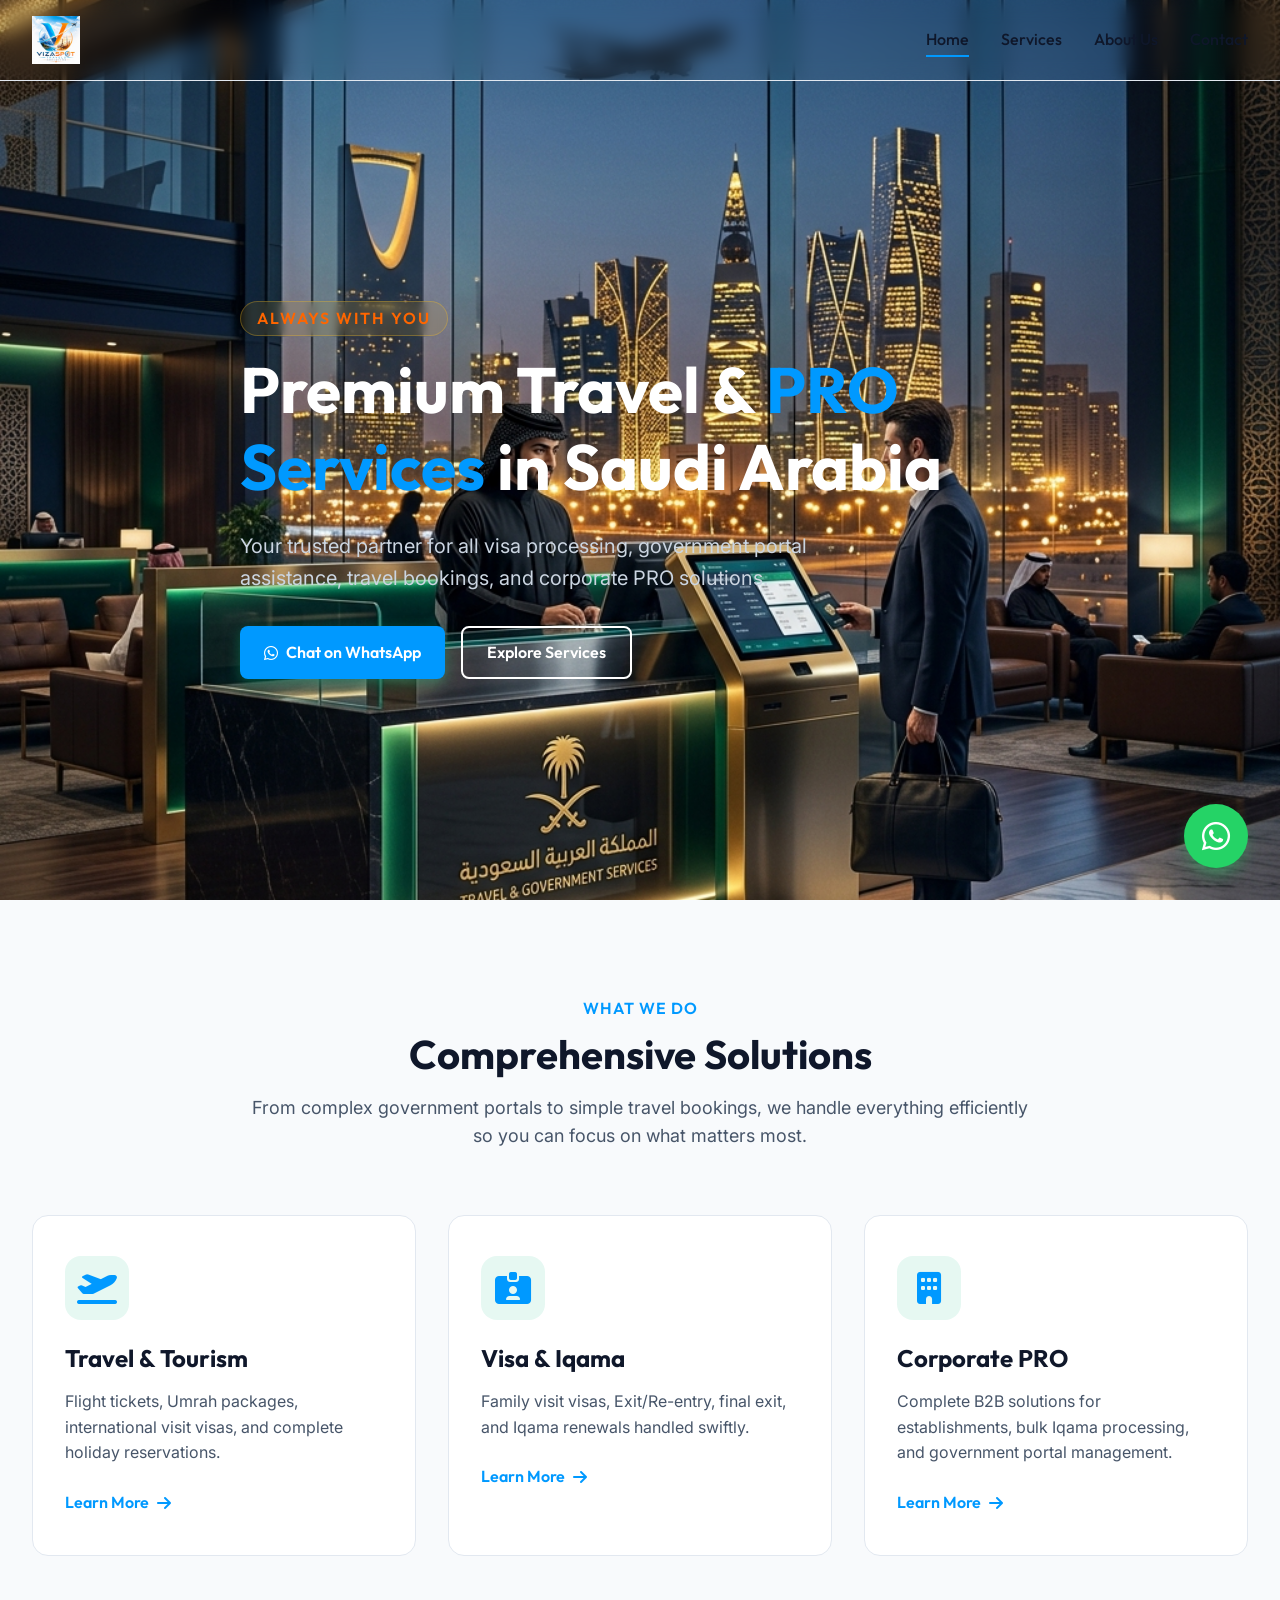
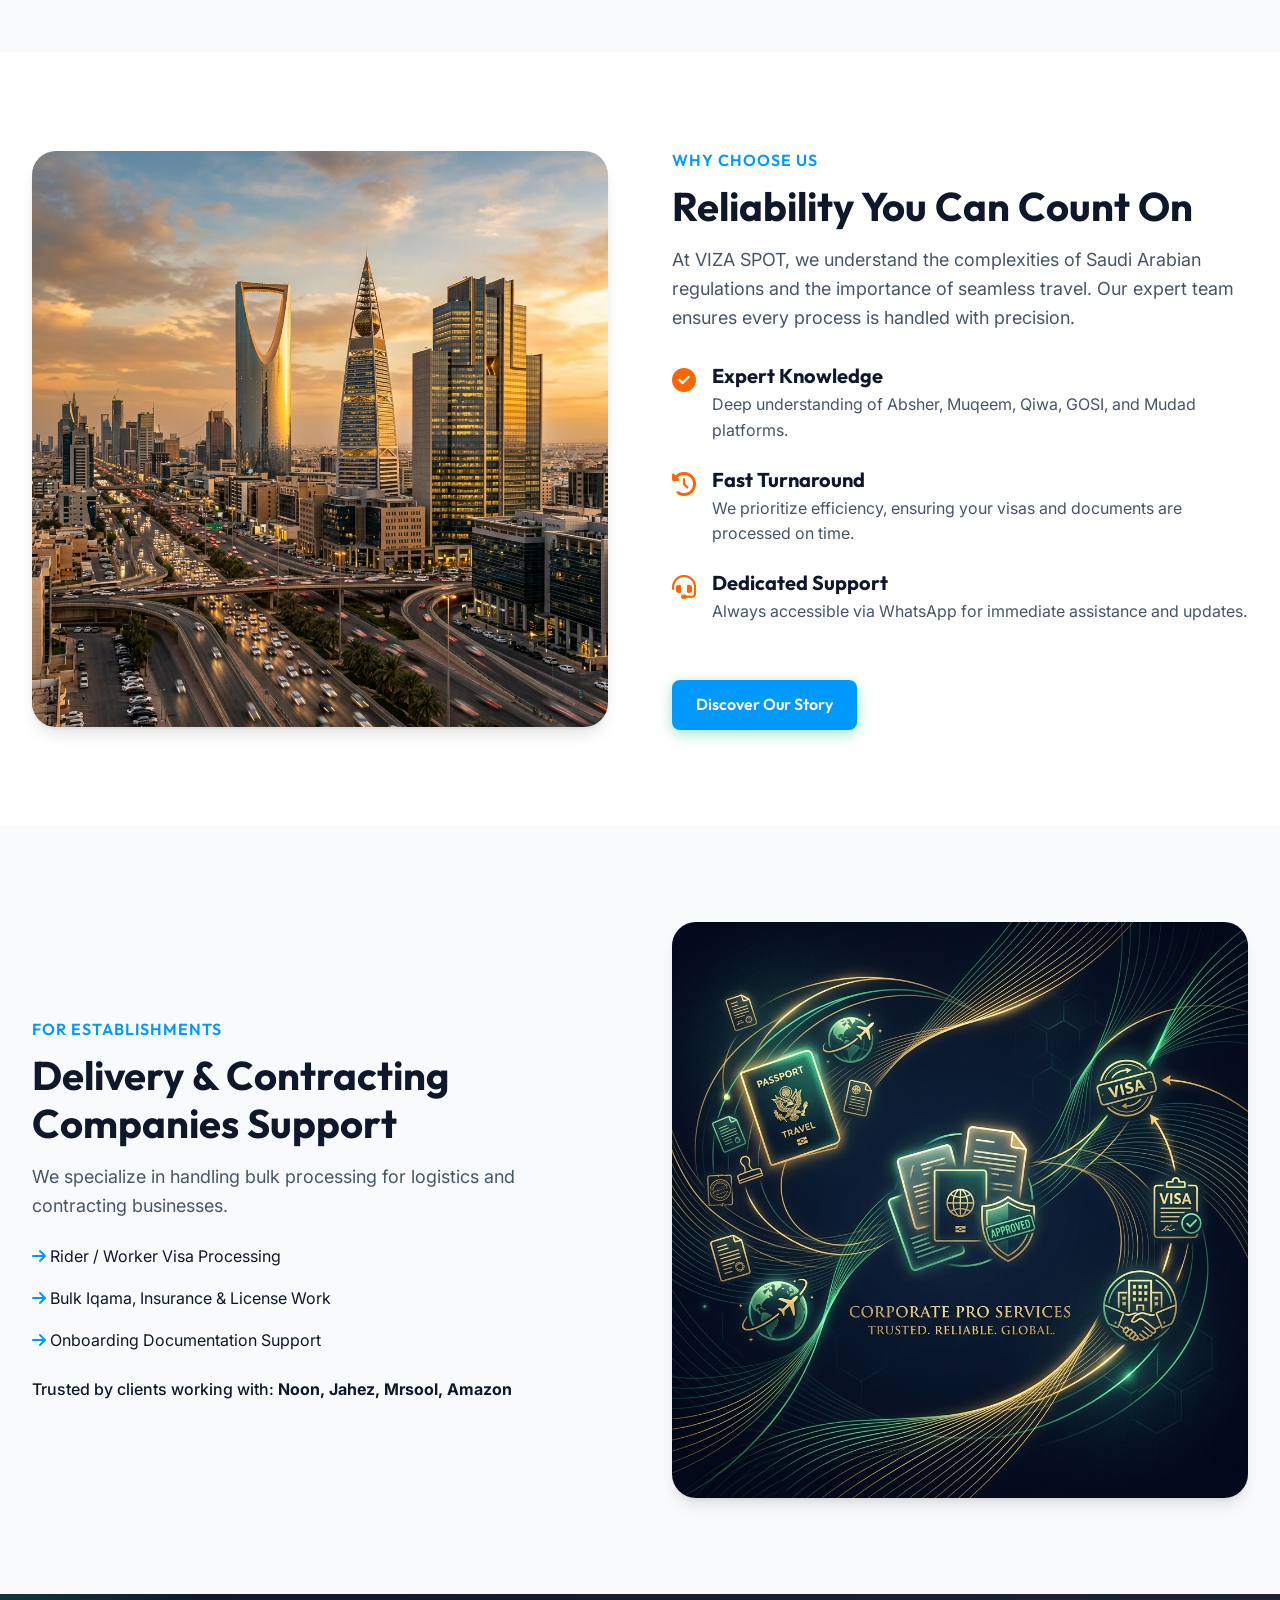
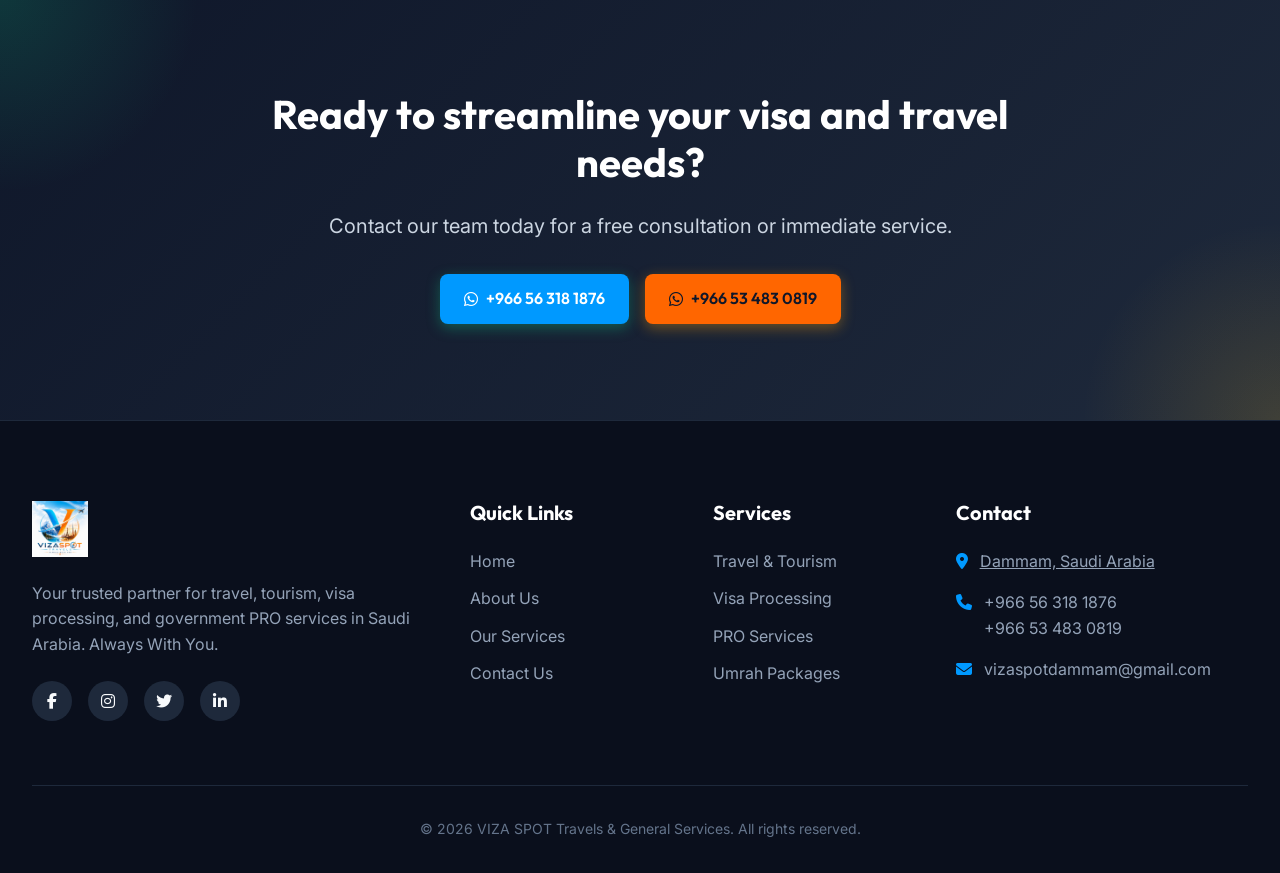
==== index.html @ 1fe33601 "Initial commit" ====
<!DOCTYPE html>
<html lang="en">
<head>
  <meta charset="UTF-8">
  <meta name="viewport" content="width=device-width, initial-scale=1.0">
  <title>VIZA SPOT | Travels & General Services</title>
  <meta name="description" content="Always With You - Professional travel, tourism, visa & government PRO services in Saudi Arabia.">
  <link rel="icon" type="image/jpeg" href="assets/images/logo.jpg">
  
  <!-- FontAwesome -->
  <link rel="stylesheet" href="https://cdnjs.cloudflare.com/ajax/libs/font-awesome/6.4.0/css/all.min.css">
  
  <!-- Stylesheet -->
  <link rel="stylesheet" href="style.css">
</head>
<body>

  <!-- Header -->
  <header class="header">
    <div class="container nav-container">
      <a href="index.html" class="logo">
        <img src="assets/images/logo.jpg" alt="VIZA SPOT" style="height: 3rem; width: auto;">
      </a>
      
      <nav class="nav-links">
        <a href="index.html" class="active">Home</a>
        <a href="services.html">Services</a>
        <a href="about.html">About Us</a>
        <a href="contact.html">Contact</a>
      </nav>
      
      <button class="mobile-menu-btn">
        <i class="fa-solid fa-bars"></i>
      </button>
    </div>
  </header>

  <!-- Hero Section -->
  <section class="hero">
    <div class="hero-bg">
      <img src="assets/images/hero_bg.png" alt="Saudi Skyline and Airplane">
      <div class="hero-overlay"></div>
    </div>
    
    <div class="container relative z-10">
      <div class="hero-content reveal">
        <span class="hero-subtitle">Always With You</span>
        <h1>Premium Travel & <span>PRO Services</span> in Saudi Arabia</h1>
        <p>Your trusted partner for all visa processing, government portal assistance, travel bookings, and corporate PRO solutions.</p>
        
        <div class="hero-buttons">
          <a href="https://wa.me/966563181876" target="_blank" class="btn btn-primary">
            <i class="fa-brands fa-whatsapp"></i> Chat on WhatsApp
          </a>
          <a href="services.html" class="btn btn-outline" style="color: white; border-color: white;">
            Explore Services
          </a>
        </div>
      </div>
    </div>
  </section>

  <!-- Quick Services Section -->
  <section class="section section-bg-alt">
    <div class="container">
      <div class="section-header reveal">
        <span class="section-subtitle">What We Do</span>
        <h2 class="section-title">Comprehensive Solutions</h2>
        <p class="section-desc">From complex government portals to simple travel bookings, we handle everything efficiently so you can focus on what matters most.</p>
      </div>
      
      <div class="services-grid">
        <!-- Service 1 -->
        <div class="service-card reveal">
          <div class="service-icon">
            <i class="fa-solid fa-plane-departure"></i>
          </div>
          <h3>Travel & Tourism</h3>
          <p>Flight tickets, Umrah packages, international visit visas, and complete holiday reservations.</p>
          <a href="services.html#travel" class="service-link">Learn More <i class="fa-solid fa-arrow-right"></i></a>
        </div>
        
        <!-- Service 2 -->
        <div class="service-card reveal" style="transition-delay: 0.1s;">
          <div class="service-icon">
            <i class="fa-solid fa-id-card-clip"></i>
          </div>
          <h3>Visa & Iqama</h3>
          <p>Family visit visas, Exit/Re-entry, final exit, and Iqama renewals handled swiftly.</p>
          <a href="services.html#visa" class="service-link">Learn More <i class="fa-solid fa-arrow-right"></i></a>
        </div>
        
        <!-- Service 3 -->
        <div class="service-card reveal" style="transition-delay: 0.2s;">
          <div class="service-icon">
            <i class="fa-solid fa-building"></i>
          </div>
          <h3>Corporate PRO</h3>
          <p>Complete B2B solutions for establishments, bulk Iqama processing, and government portal management.</p>
          <a href="services.html#corporate" class="service-link">Learn More <i class="fa-solid fa-arrow-right"></i></a>
        </div>
      </div>
    </div>
  </section>

  <!-- Feature / About Section -->
  <section class="section">
    <div class="container">
      <div class="split-section">
        <div class="split-image reveal">
          <img src="assets/images/saudi_city.png" alt="Riyadh Skyline Golden Hour">
        </div>
        
        <div class="split-content reveal">
          <span class="section-subtitle">Why Choose Us</span>
          <h2 class="section-title">Reliability You Can Count On</h2>
          <p class="section-desc">At VIZA SPOT, we understand the complexities of Saudi Arabian regulations and the importance of seamless travel. Our expert team ensures every process is handled with precision.</p>
          
          <div class="feature-list">
            <div class="feature-item">
              <i class="fa-solid fa-check-circle feature-icon"></i>
              <div>
                <h4 style="font-size: 1.25rem; margin-bottom: 0.25rem;">Expert Knowledge</h4>
                <p style="color: var(--text-secondary);">Deep understanding of Absher, Muqeem, Qiwa, GOSI, and Mudad platforms.</p>
              </div>
            </div>
            <div class="feature-item">
              <i class="fa-solid fa-clock-rotate-left feature-icon"></i>
              <div>
                <h4 style="font-size: 1.25rem; margin-bottom: 0.25rem;">Fast Turnaround</h4>
                <p style="color: var(--text-secondary);">We prioritize efficiency, ensuring your visas and documents are processed on time.</p>
              </div>
            </div>
            <div class="feature-item">
              <i class="fa-solid fa-headset feature-icon"></i>
              <div>
                <h4 style="font-size: 1.25rem; margin-bottom: 0.25rem;">Dedicated Support</h4>
                <p style="color: var(--text-secondary);">Always accessible via WhatsApp for immediate assistance and updates.</p>
              </div>
            </div>
          </div>
          
          <a href="about.html" class="btn btn-primary mt-4">Discover Our Story</a>
        </div>
      </div>
    </div>
  </section>

  <!-- B2B Callout Section -->
  <section class="section section-bg-alt">
    <div class="container">
      <div class="split-section">
        <div class="split-content reveal">
          <span class="section-subtitle">For Establishments</span>
          <h2 class="section-title">Delivery & Contracting Companies Support</h2>
          <p class="section-desc">We specialize in handling bulk processing for logistics and contracting businesses.</p>
          <ul style="margin-top: 1.5rem; display: flex; flex-direction: column; gap: 1rem;">
            <li><i class="fa-solid fa-arrow-right text-emerald"></i> Rider / Worker Visa Processing</li>
            <li><i class="fa-solid fa-arrow-right text-emerald"></i> Bulk Iqama, Insurance & License Work</li>
            <li><i class="fa-solid fa-arrow-right text-emerald"></i> Onboarding Documentation Support</li>
          </ul>
          <p style="margin-top: 1.5rem; font-weight: 500;">Trusted by clients working with: <strong>Noon, Jahez, Mrsool, Amazon</strong></p>
        </div>
        
        <div class="split-image reveal">
          <img src="assets/images/pro_services.png" alt="PRO Services Document Abstract">
        </div>
      </div>
    </div>
  </section>

  <!-- CTA Section -->
  <section class="cta-section">
    <div class="container">
      <div class="cta-content reveal">
        <h2 class="cta-title">Ready to streamline your visa and travel needs?</h2>
        <p class="cta-desc">Contact our team today for a free consultation or immediate service.</p>
        <div style="display: flex; gap: 1rem; justify-content: center; flex-wrap: wrap;">
          <a href="https://wa.me/966563181876" target="_blank" class="btn btn-primary">
            <i class="fa-brands fa-whatsapp"></i> +966 56 318 1876
          </a>
          <a href="https://wa.me/966534830819" target="_blank" class="btn btn-gold">
            <i class="fa-brands fa-whatsapp"></i> +966 53 483 0819
          </a>
        </div>
      </div>
    </div>
  </section>

  <!-- Footer -->
  <footer class="footer">
    <div class="container">
      <div class="footer-grid reveal">
        <div>
          <div class="footer-logo">
            <img src="assets/images/logo.jpg" alt="VIZA SPOT" style="height: 3.5rem; width: auto;">
          </div>
          <p class="footer-desc">Your trusted partner for travel, tourism, visa processing, and government PRO services in Saudi Arabia. Always With You.</p>
          <div class="social-links">
            <a href="#"><i class="fa-brands fa-facebook-f"></i></a>
            <a href="#"><i class="fa-brands fa-instagram"></i></a>
            <a href="#"><i class="fa-brands fa-twitter"></i></a>
            <a href="#"><i class="fa-brands fa-linkedin-in"></i></a>
          </div>
        </div>
        
        <div>
          <h4 class="footer-title">Quick Links</h4>
          <div class="footer-links">
            <a href="index.html">Home</a>
            <a href="about.html">About Us</a>
            <a href="services.html">Our Services</a>
            <a href="contact.html">Contact Us</a>
          </div>
        </div>
        
        <div>
          <h4 class="footer-title">Services</h4>
          <div class="footer-links">
            <a href="services.html#travel">Travel & Tourism</a>
            <a href="services.html#visa">Visa Processing</a>
            <a href="services.html#corporate">PRO Services</a>
            <a href="services.html#umrah">Umrah Packages</a>
          </div>
        </div>
        
        <div>
          <h4 class="footer-title">Contact</h4>
          <ul class="footer-contact">
            <li>
              <i class="fa-solid fa-location-dot"></i>
              <span><a href="https://maps.app.goo.gl/v34xFsaAuMuVywyW9?g_st=am" target="_blank" style="text-decoration: underline;">Dammam, Saudi Arabia</a></span>
            </li>
            <li>
              <i class="fa-solid fa-phone"></i>
              <span>+966 56 318 1876<br>+966 53 483 0819</span>
            </li>
            <li>
              <i class="fa-solid fa-envelope"></i>
              <span><a href="mailto:vizaspotdammam@gmail.com">vizaspotdammam@gmail.com</a></span>
            </li>
          </ul>
        </div>
      </div>
      
      <div class="footer-bottom reveal">
        <p>&copy; 2026 VIZA SPOT Travels & General Services. All rights reserved.</p>
      </div>
    </div>
  </footer>

  <!-- WhatsApp Float -->
  <a href="https://wa.me/966563181876" target="_blank" class="whatsapp-float">
    <i class="fa-brands fa-whatsapp"></i>
  </a>

  <script src="script.js"></script>
</body>
</html>
---- style.css ----
@import url('https://fonts.googleapis.com/css2?family=Inter:wght@300;400;500;600&family=Outfit:wght@400;500;600;700;800&display=swap');

:root {
  --font-heading: 'Outfit', sans-serif;
  --font-body: 'Inter', sans-serif;

  /* Color Palette - Light Mode Default */
  --bg-primary: #ffffff;
  --bg-secondary: #f8fafc;
  --bg-tertiary: #e2e8f0;
  --text-primary: #0f172a;
  --text-secondary: #475569;
  
  --primary-color: #0ea5e9; /* Light blue substitute for Navy in some places, but let's use Navy */
  --navy: #0f172a;
  --navy-light: #1e293b;
  --emerald: #0099ff;
  --emerald-dark: #007acc;
  --gold: #ff6600;
  --gold-light: #ff8533;
  --white: #ffffff;
  
  --border-color: #e2e8f0;
  
  --shadow-sm: 0 1px 2px 0 rgb(0 0 0 / 0.05);
  --shadow-md: 0 4px 6px -1px rgb(0 0 0 / 0.1), 0 2px 4px -2px rgb(0 0 0 / 0.1);
  --shadow-lg: 0 10px 15px -3px rgb(0 0 0 / 0.1), 0 4px 6px -4px rgb(0 0 0 / 0.1);
  --shadow-gold: 0 4px 14px 0 rgba(245, 158, 11, 0.39);
  
  --transition: all 0.3s ease-in-out;
}

@media (prefers-color-scheme: dark) {
  :root {
    --bg-primary: #0a0f1c; /* Deep navy/black */
    --bg-secondary: #111827;
    --bg-tertiary: #1f2937;
    --text-primary: #f8fafc;
    --text-secondary: #94a3b8;
    
    --navy: #1e293b;
    --navy-light: #334155;
    --emerald: #00aaff;
    --emerald-dark: #33bbff; /* lighter in dark mode for contrast */
    --gold: #ff8533;
    --gold-light: #ffa366;
    
    --border-color: #334155;
    
    --shadow-md: 0 4px 6px -1px rgb(0 0 0 / 0.5), 0 2px 4px -2px rgb(0 0 0 / 0.5);
    --shadow-lg: 0 10px 15px -3px rgb(0 0 0 / 0.5), 0 4px 6px -4px rgb(0 0 0 / 0.5);
  }
}

* {
  margin: 0;
  padding: 0;
  box-sizing: border-box;
}

html {
  scroll-behavior: smooth;
}

body {
  font-family: var(--font-body);
  background-color: var(--bg-primary);
  color: var(--text-primary);
  line-height: 1.6;
  overflow-x: hidden;
  transition: background-color 0.3s ease, color 0.3s ease;
}

h1, h2, h3, h4, h5, h6 {
  font-family: var(--font-heading);
  font-weight: 700;
  line-height: 1.2;
  color: var(--text-primary);
}

a {
  text-decoration: none;
  color: inherit;
  transition: var(--transition);
}

ul {
  list-style: none;
}

img {
  max-width: 100%;
  height: auto;
  display: block;
}

.container {
  max-width: 1280px;
  margin: 0 auto;
  padding: 0 2rem;
}

/* Typography Utilities */
.text-center { text-align: center; }
.text-emerald { color: var(--emerald); }
.text-gold { color: var(--gold); }
.text-navy { color: var(--navy); }
.mb-1 { margin-bottom: 0.5rem; }
.mb-2 { margin-bottom: 1rem; }
.mb-3 { margin-bottom: 1.5rem; }
.mb-4 { margin-bottom: 2rem; }
.mt-4 { margin-top: 2rem; }

/* Buttons */
.btn {
  display: inline-flex;
  align-items: center;
  justify-content: center;
  gap: 0.5rem;
  padding: 0.75rem 1.5rem;
  border-radius: 0.5rem;
  font-family: var(--font-heading);
  font-weight: 600;
  cursor: pointer;
  transition: var(--transition);
  border: none;
  outline: none;
}

.btn-primary {
  background-color: var(--emerald);
  color: var(--white);
  box-shadow: 0 4px 14px 0 rgba(16, 185, 129, 0.39);
}

.btn-primary:hover {
  background-color: var(--emerald-dark);
  transform: translateY(-2px);
}

.btn-gold {
  background-color: var(--gold);
  color: var(--navy);
  box-shadow: var(--shadow-gold);
}

.btn-gold:hover {
  background-color: var(--gold-light);
  transform: translateY(-2px);
}

.btn-outline {
  background-color: transparent;
  border: 2px solid var(--border-color);
  color: var(--text-primary);
}

.btn-outline:hover {
  border-color: var(--emerald);
  color: var(--emerald);
}

/* Header & Navigation */
.header {
  position: fixed;
  top: 0;
  left: 0;
  width: 100%;
  z-index: 1000;
  background-color: rgba(var(--bg-primary-rgb), 0.8);
  backdrop-filter: blur(10px);
  -webkit-backdrop-filter: blur(10px);
  border-bottom: 1px solid var(--border-color);
  transition: var(--transition);
}

.header.scrolled {
  box-shadow: var(--shadow-md);
  background-color: var(--bg-primary);
}

.nav-container {
  display: flex;
  align-items: center;
  justify-content: space-between;
  height: 5rem;
}

.logo {
  font-family: var(--font-heading);
  font-size: 1.5rem;
  font-weight: 800;
  display: flex;
  align-items: center;
  gap: 0.5rem;
}

.logo span {
  color: var(--emerald);
}

.nav-links {
  display: flex;
  gap: 2rem;
}

.nav-links a {
  font-family: var(--font-heading);
  font-weight: 500;
  font-size: 1rem;
  position: relative;
}

.nav-links a::after {
  content: '';
  position: absolute;
  bottom: -4px;
  left: 0;
  width: 0;
  height: 2px;
  background-color: var(--emerald);
  transition: var(--transition);
}

.nav-links a:hover::after,
.nav-links a.active::after {
  width: 100%;
}

.mobile-menu-btn {
  display: none;
  background: none;
  border: none;
  color: var(--text-primary);
  font-size: 1.5rem;
  cursor: pointer;
}

/* Hero Section */
.hero {
  min-height: 100vh;
  display: flex;
  align-items: center;
  position: relative;
  padding-top: 5rem;
  overflow: hidden;
}

.hero-bg {
  position: absolute;
  top: 0;
  left: 0;
  width: 100%;
  height: 100%;
  z-index: -2;
}

.hero-bg img {
  width: 100%;
  height: 100%;
  object-fit: cover;
  object-position: center;
}

.hero-overlay {
  position: absolute;
  top: 0;
  left: 0;
  width: 100%;
  height: 100%;
  background: linear-gradient(to right, rgba(10, 15, 28, 0.95) 0%, rgba(10, 15, 28, 0.7) 100%);
  z-index: -1;
}

.hero-content {
  max-width: 800px;
  color: var(--white);
}

.hero-subtitle {
  display: inline-block;
  font-family: var(--font-heading);
  font-weight: 600;
  color: var(--gold);
  text-transform: uppercase;
  letter-spacing: 2px;
  margin-bottom: 1rem;
  padding: 0.25rem 1rem;
  border: 1px solid rgba(251, 191, 36, 0.3);
  border-radius: 2rem;
  background: rgba(251, 191, 36, 0.1);
  backdrop-filter: blur(4px);
}

.hero h1 {
  font-size: 4rem;
  color: var(--white);
  margin-bottom: 1.5rem;
}

.hero h1 span {
  color: var(--emerald);
}

.hero p {
  font-size: 1.25rem;
  color: #cbd5e1;
  margin-bottom: 2rem;
  max-width: 600px;
}

.hero-buttons {
  display: flex;
  gap: 1rem;
}

/* Sections */
.section {
  padding: 6rem 0;
}

.section-bg-alt {
  background-color: var(--bg-secondary);
}

.section-header {
  text-align: center;
  max-width: 800px;
  margin: 0 auto 4rem;
}

.section-subtitle {
  color: var(--emerald);
  font-family: var(--font-heading);
  font-weight: 600;
  text-transform: uppercase;
  letter-spacing: 1px;
  margin-bottom: 0.5rem;
  display: block;
}

.section-title {
  font-size: 2.5rem;
  margin-bottom: 1rem;
}

.section-desc {
  color: var(--text-secondary);
  font-size: 1.125rem;
}

/* Service Cards */
.services-grid {
  display: grid;
  grid-template-columns: repeat(auto-fit, minmax(300px, 1fr));
  gap: 2rem;
}

.service-card {
  background-color: var(--bg-primary);
  border: 1px solid var(--border-color);
  border-radius: 1rem;
  padding: 2.5rem 2rem;
  transition: var(--transition);
  position: relative;
  overflow: hidden;
  z-index: 1;
}

.service-card::before {
  content: '';
  position: absolute;
  top: 0;
  left: 0;
  width: 100%;
  height: 100%;
  background: linear-gradient(135deg, rgba(16, 185, 129, 0.1) 0%, rgba(0,0,0,0) 100%);
  z-index: -1;
  opacity: 0;
  transition: var(--transition);
}

.service-card:hover {
  transform: translateY(-5px);
  box-shadow: var(--shadow-lg);
  border-color: var(--emerald);
}

.service-card:hover::before {
  opacity: 1;
}

.service-icon {
  width: 4rem;
  height: 4rem;
  background-color: rgba(16, 185, 129, 0.1);
  color: var(--emerald);
  border-radius: 1rem;
  display: flex;
  align-items: center;
  justify-content: center;
  font-size: 2rem;
  margin-bottom: 1.5rem;
  transition: var(--transition);
}

.service-card:hover .service-icon {
  background-color: var(--emerald);
  color: var(--white);
}

.service-card h3 {
  font-size: 1.5rem;
  margin-bottom: 1rem;
}

.service-card p {
  color: var(--text-secondary);
  margin-bottom: 1.5rem;
}

.service-link {
  display: inline-flex;
  align-items: center;
  gap: 0.5rem;
  color: var(--emerald);
  font-weight: 600;
  font-family: var(--font-heading);
}

.service-link:hover {
  gap: 0.75rem;
}

/* Feature/About Split */
.split-section {
  display: grid;
  grid-template-columns: 1fr 1fr;
  gap: 4rem;
  align-items: center;
}

.split-image {
  position: relative;
  border-radius: 1.5rem;
  overflow: hidden;
  box-shadow: var(--shadow-lg);
}

.split-image img {
  width: 100%;
  height: auto;
  transition: transform 0.5s ease;
}

.split-image:hover img {
  transform: scale(1.05);
}

.split-image::after {
  content: '';
  position: absolute;
  inset: 0;
  border: 2px solid var(--emerald);
  border-radius: 1.5rem;
  opacity: 0;
  transition: var(--transition);
  transform: scale(1.05);
}

.split-image:hover::after {
  opacity: 1;
  transform: scale(1);
}

.feature-list {
  margin-top: 2rem;
}

.feature-item {
  display: flex;
  align-items: flex-start;
  gap: 1rem;
  margin-bottom: 1.5rem;
}

.feature-icon {
  color: var(--gold);
  font-size: 1.5rem;
  margin-top: 0.25rem;
}

/* CTA Section */
.cta-section {
  background: linear-gradient(135deg, var(--navy) 0%, var(--navy-light) 100%);
  color: var(--white);
  text-align: center;
  padding: 6rem 0;
  position: relative;
  overflow: hidden;
}

.cta-section::before {
  content: '';
  position: absolute;
  width: 400px;
  height: 400px;
  background: radial-gradient(circle, rgba(16, 185, 129, 0.2) 0%, transparent 70%);
  top: -200px;
  left: -200px;
  border-radius: 50%;
}

.cta-section::after {
  content: '';
  position: absolute;
  width: 400px;
  height: 400px;
  background: radial-gradient(circle, rgba(251, 191, 36, 0.15) 0%, transparent 70%);
  bottom: -200px;
  right: -200px;
  border-radius: 50%;
}

.cta-content {
  position: relative;
  z-index: 1;
  max-width: 800px;
  margin: 0 auto;
}

.cta-title {
  font-size: 2.5rem;
  margin-bottom: 1.5rem;
  color: var(--white);
}

.cta-desc {
  font-size: 1.25rem;
  color: #cbd5e1;
  margin-bottom: 2rem;
}

/* Footer */
.footer {
  background-color: #0a0f1c; /* Always dark footer */
  color: #f8fafc;
  padding: 5rem 0 2rem;
  border-top: 1px solid #1e293b;
}

.footer-grid {
  display: grid;
  grid-template-columns: 2fr 1fr 1fr 1.5fr;
  gap: 3rem;
  margin-bottom: 4rem;
}

.footer-logo {
  font-family: var(--font-heading);
  font-size: 1.75rem;
  font-weight: 800;
  display: flex;
  align-items: center;
  gap: 0.5rem;
  margin-bottom: 1.5rem;
}

.footer-logo span {
  color: var(--emerald);
}

.footer-desc {
  color: #94a3b8;
  margin-bottom: 1.5rem;
  max-width: 400px;
}

.social-links {
  display: flex;
  gap: 1rem;
}

.social-links a {
  display: flex;
  align-items: center;
  justify-content: center;
  width: 2.5rem;
  height: 2.5rem;
  border-radius: 50%;
  background-color: #1e293b;
  color: #f8fafc;
  transition: var(--transition);
}

.social-links a:hover {
  background-color: var(--emerald);
  transform: translateY(-3px);
}

.footer-title {
  font-family: var(--font-heading);
  font-size: 1.25rem;
  margin-bottom: 1.5rem;
  color: var(--white);
}

.footer-links {
  display: flex;
  flex-direction: column;
  gap: 0.75rem;
}

.footer-links a {
  color: #94a3b8;
}

.footer-links a:hover {
  color: var(--emerald);
  padding-left: 0.5rem;
}

.footer-contact li {
  display: flex;
  align-items: flex-start;
  gap: 0.75rem;
  color: #94a3b8;
  margin-bottom: 1rem;
}

.footer-contact i {
  color: var(--emerald);
  margin-top: 0.25rem;
}

.footer-bottom {
  text-align: center;
  padding-top: 2rem;
  border-top: 1px solid #1e293b;
  color: #64748b;
  font-size: 0.875rem;
}

/* Floating WhatsApp Button */
.whatsapp-float {
  position: fixed;
  bottom: 2rem;
  right: 2rem;
  width: 4rem;
  height: 4rem;
  background-color: #25d366;
  color: white;
  border-radius: 50%;
  display: flex;
  align-items: center;
  justify-content: center;
  font-size: 2rem;
  box-shadow: 0 10px 15px -3px rgba(37, 211, 102, 0.4);
  z-index: 999;
  transition: var(--transition);
  animation: pulse 2s infinite;
}

.whatsapp-float:hover {
  transform: scale(1.1);
  background-color: #128c7e;
}

@keyframes pulse {
  0% { box-shadow: 0 0 0 0 rgba(37, 211, 102, 0.7); }
  70% { box-shadow: 0 0 0 15px rgba(37, 211, 102, 0); }
  100% { box-shadow: 0 0 0 0 rgba(37, 211, 102, 0); }
}

/* Animations */
.reveal {
  opacity: 0;
  transform: translateY(30px);
  transition: all 0.8s ease-out;
}

.reveal.active {
  opacity: 1;
  transform: translateY(0);
}

/* Responsive */
@media (max-width: 1024px) {
  .hero h1 { font-size: 3rem; }
  .split-section { gap: 2rem; }
  .footer-grid { grid-template-columns: 1fr 1fr; }
}

@media (max-width: 768px) {
  .nav-links {
    position: fixed;
    top: 5rem;
    left: -100%;
    width: 100%;
    height: calc(100vh - 5rem);
    background-color: var(--bg-primary);
    flex-direction: column;
    align-items: center;
    padding-top: 2rem;
    transition: var(--transition);
  }
  
  .nav-links.active {
    left: 0;
  }
  
  .mobile-menu-btn {
    display: block;
  }
  
  .hero h1 { font-size: 2.5rem; }
  .split-section { grid-template-columns: 1fr; }
  .split-image { order: -1; }
  .footer-grid { grid-template-columns: 1fr; }
  
  .whatsapp-float {
    bottom: 1.5rem;
    right: 1.5rem;
    width: 3.5rem;
    height: 3.5rem;
    font-size: 1.75rem;
  }
}

/* Page Headers (for inner pages) */
.page-header {
  padding: 10rem 0 5rem;
  background-color: var(--bg-secondary);
  text-align: center;
  position: relative;
  overflow: hidden;
}

.page-header::before {
  content: '';
  position: absolute;
  top: 0; left: 0; right: 0; bottom: 0;
  background: url('assets/images/pro_services.png') center/cover no-repeat;
  opacity: 0.1;
  z-index: 0;
}

.page-header-content {
  position: relative;
  z-index: 1;
}

.page-title {
  font-size: 3.5rem;
  margin-bottom: 1rem;
}

/* Contact Page Specific */
.contact-grid {
  display: grid;
  grid-template-columns: 1fr 1fr;
  gap: 4rem;
}

.contact-info-card {
  background: var(--bg-secondary);
  padding: 2rem;
  border-radius: 1rem;
  border: 1px solid var(--border-color);
  display: flex;
  align-items: flex-start;
  gap: 1.5rem;
  margin-bottom: 1.5rem;
  transition: var(--transition);
}

.contact-info-card:hover {
  transform: translateY(-5px);
  border-color: var(--emerald);
}

.contact-info-icon {
  width: 3rem;
  height: 3rem;
  background: rgba(16, 185, 129, 0.1);
  color: var(--emerald);
  border-radius: 50%;
  display: flex;
  align-items: center;
  justify-content: center;
  font-size: 1.25rem;
  flex-shrink: 0;
}

.contact-info-card h4 {
  margin-bottom: 0.5rem;
  font-size: 1.25rem;
}

.contact-info-card p, .contact-info-card a {
  color: var(--text-secondary);
}

.contact-form {
  background: var(--bg-secondary);
  padding: 3rem;
  border-radius: 1rem;
  border: 1px solid var(--border-color);
}

.form-group {
  margin-bottom: 1.5rem;
}

.form-label {
  display: block;
  margin-bottom: 0.5rem;
  font-weight: 500;
}

.form-control {
  width: 100%;
  padding: 1rem;
  border: 1px solid var(--border-color);
  border-radius: 0.5rem;
  background: var(--bg-primary);
  color: var(--text-primary);
  font-family: var(--font-body);
  transition: var(--transition);
}

.form-control:focus {
  outline: none;
  border-color: var(--emerald);
  box-shadow: 0 0 0 3px rgba(16, 185, 129, 0.1);
}

/* Service Detail Cards for Services Page */
.service-detail-category {
  margin-bottom: 4rem;
}

.service-detail-category h2 {
  display: flex;
  align-items: center;
  gap: 1rem;
  margin-bottom: 2rem;
  padding-bottom: 1rem;
  border-bottom: 2px solid var(--border-color);
}

.service-list {
  display: grid;
  grid-template-columns: repeat(auto-fill, minmax(350px, 1fr));
  gap: 1.5rem;
}

.service-list-item {
  display: flex;
  align-items: flex-start;
  gap: 1rem;
  padding: 1.5rem;
  background: var(--bg-secondary);
  border-radius: 0.75rem;
  border: 1px solid var(--border-color);
  transition: var(--transition);
}

.service-list-item:hover {
  border-color: var(--emerald);
  background: var(--bg-primary);
  box-shadow: var(--shadow-sm);
}

.service-list-item i {
  color: var(--emerald);
  margin-top: 0.25rem;
}
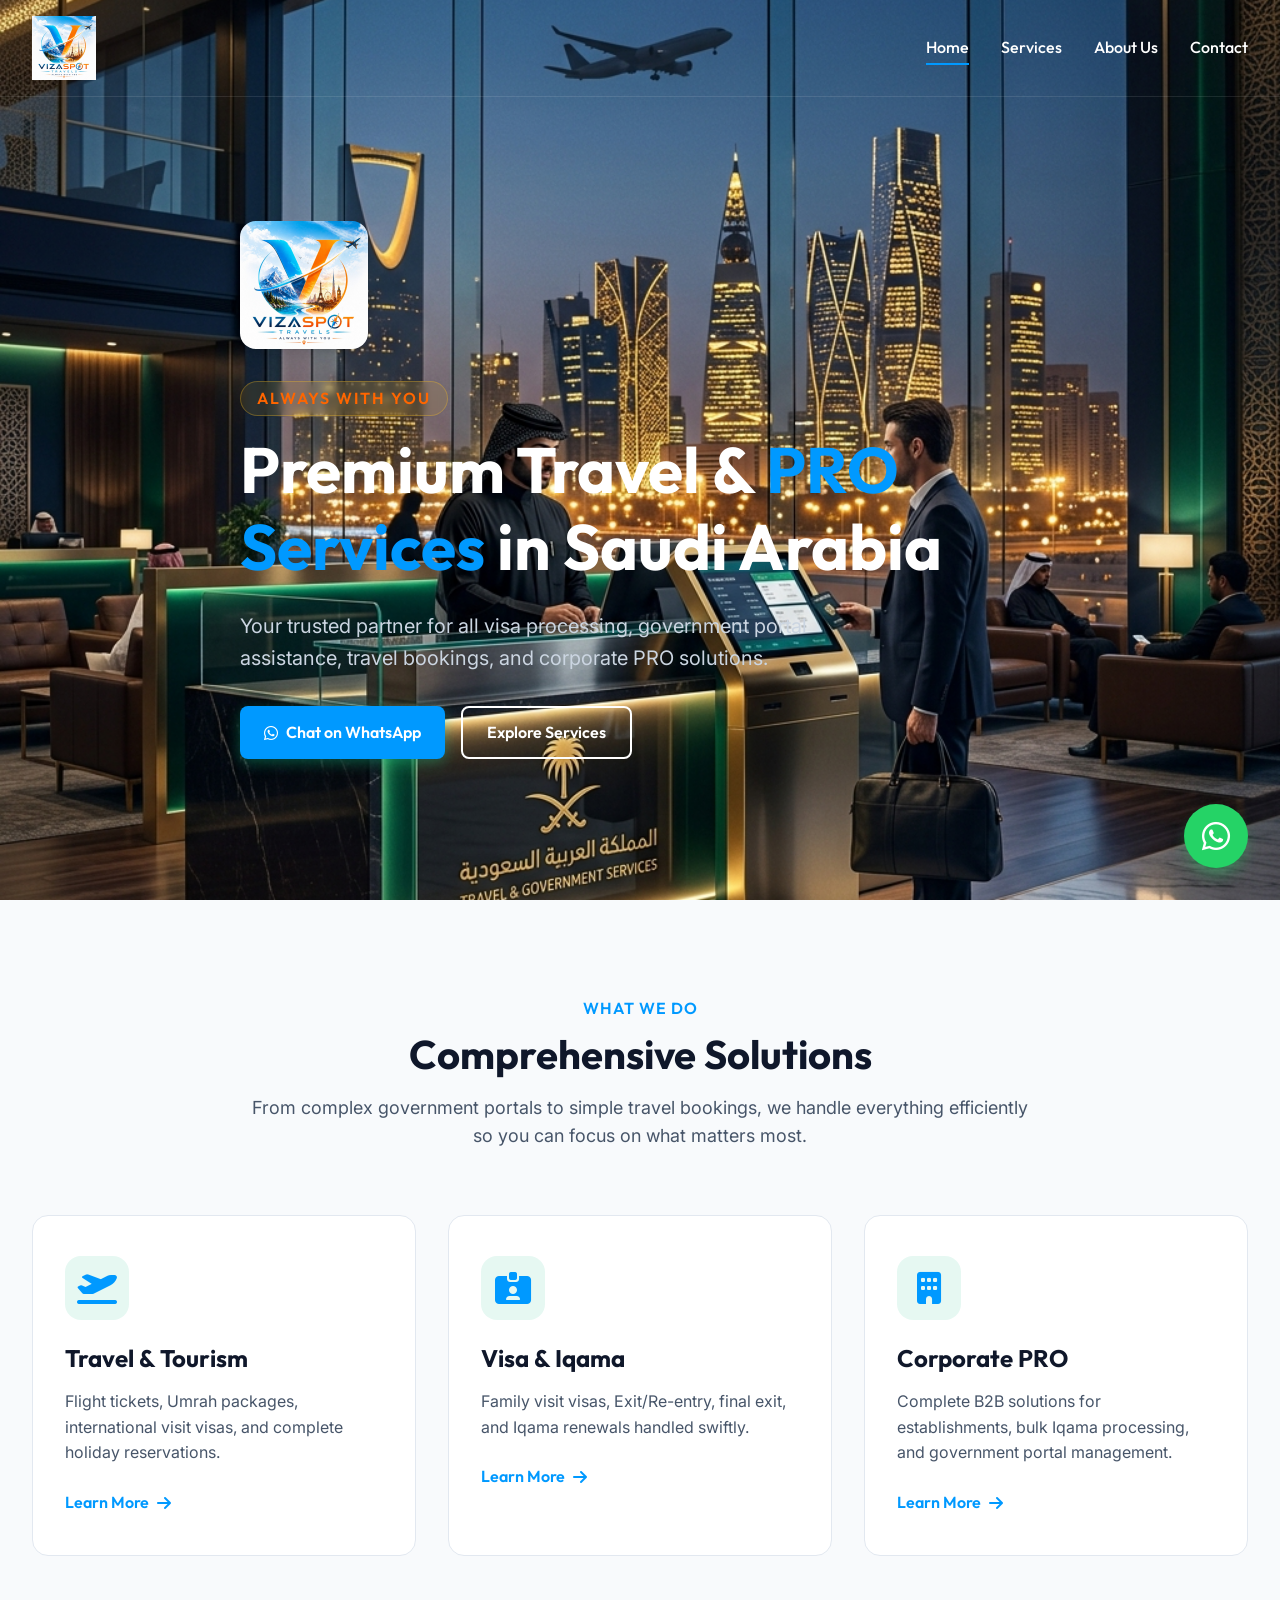
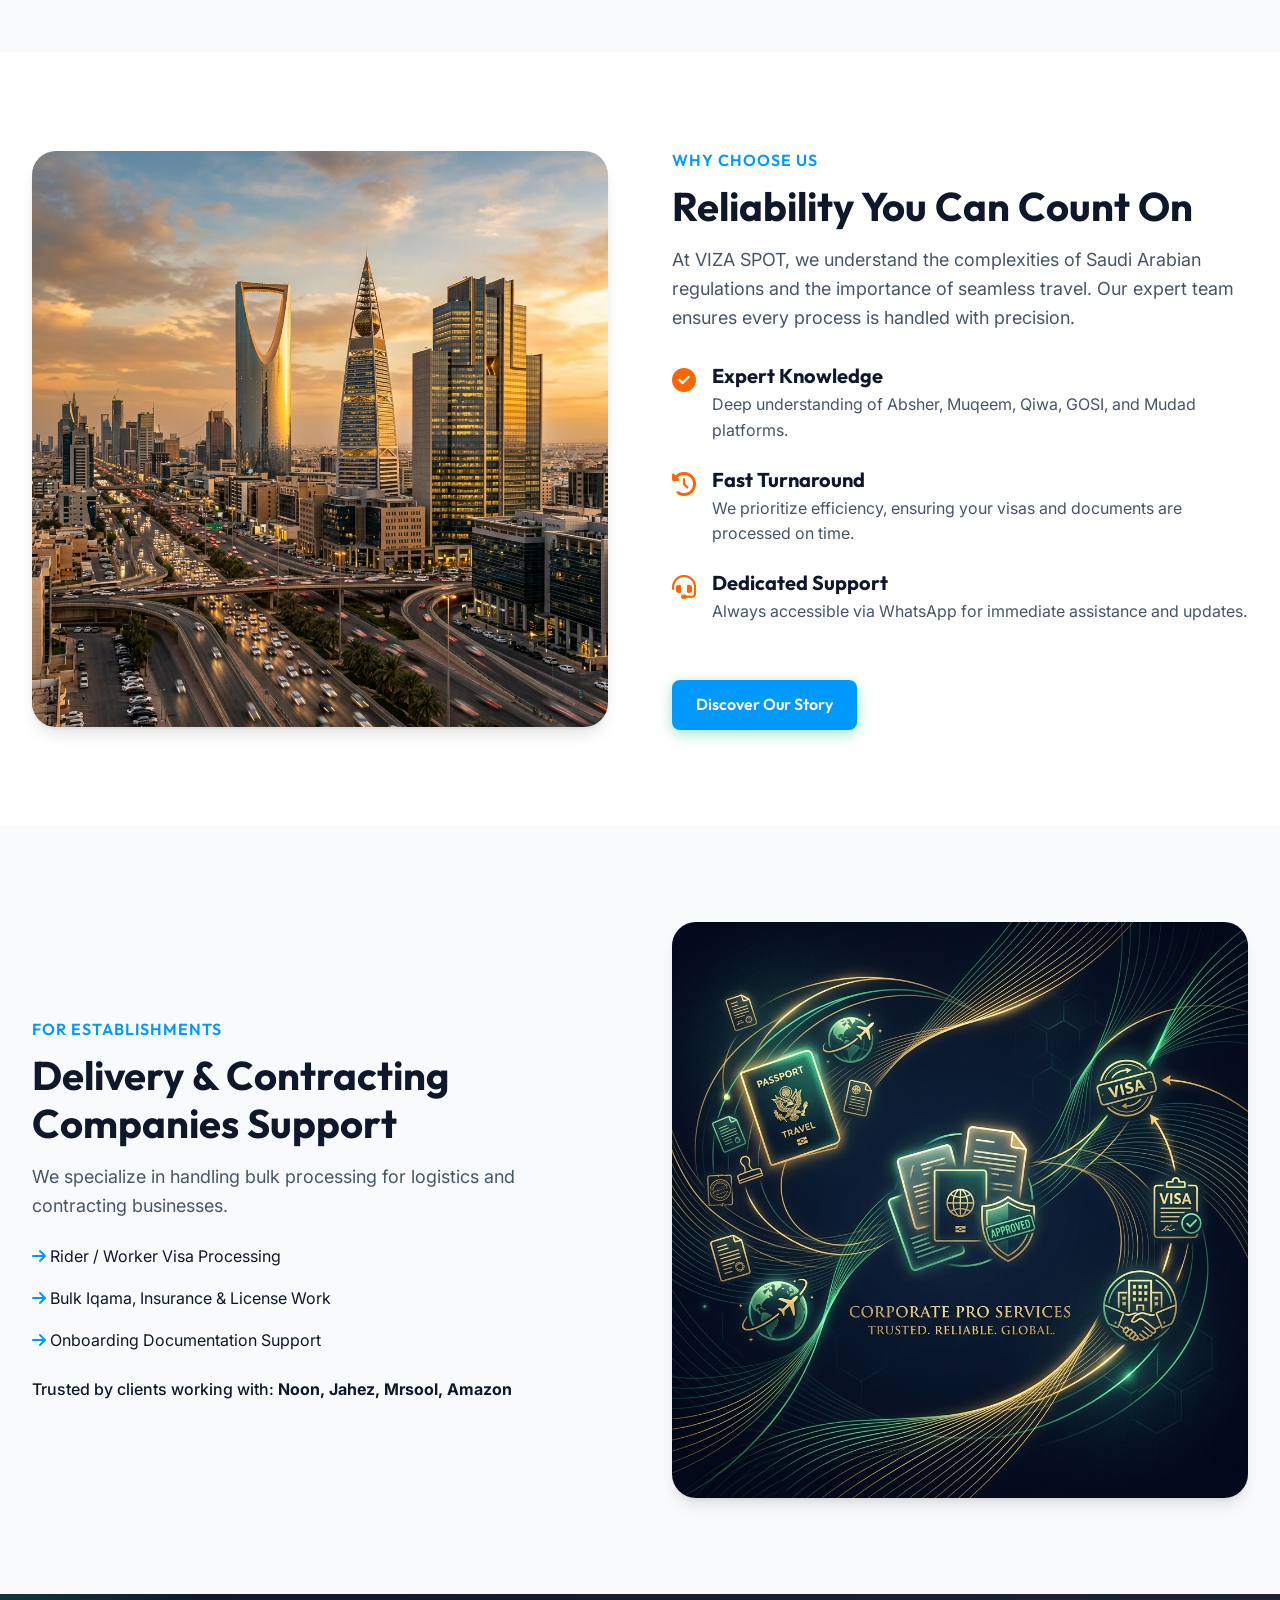
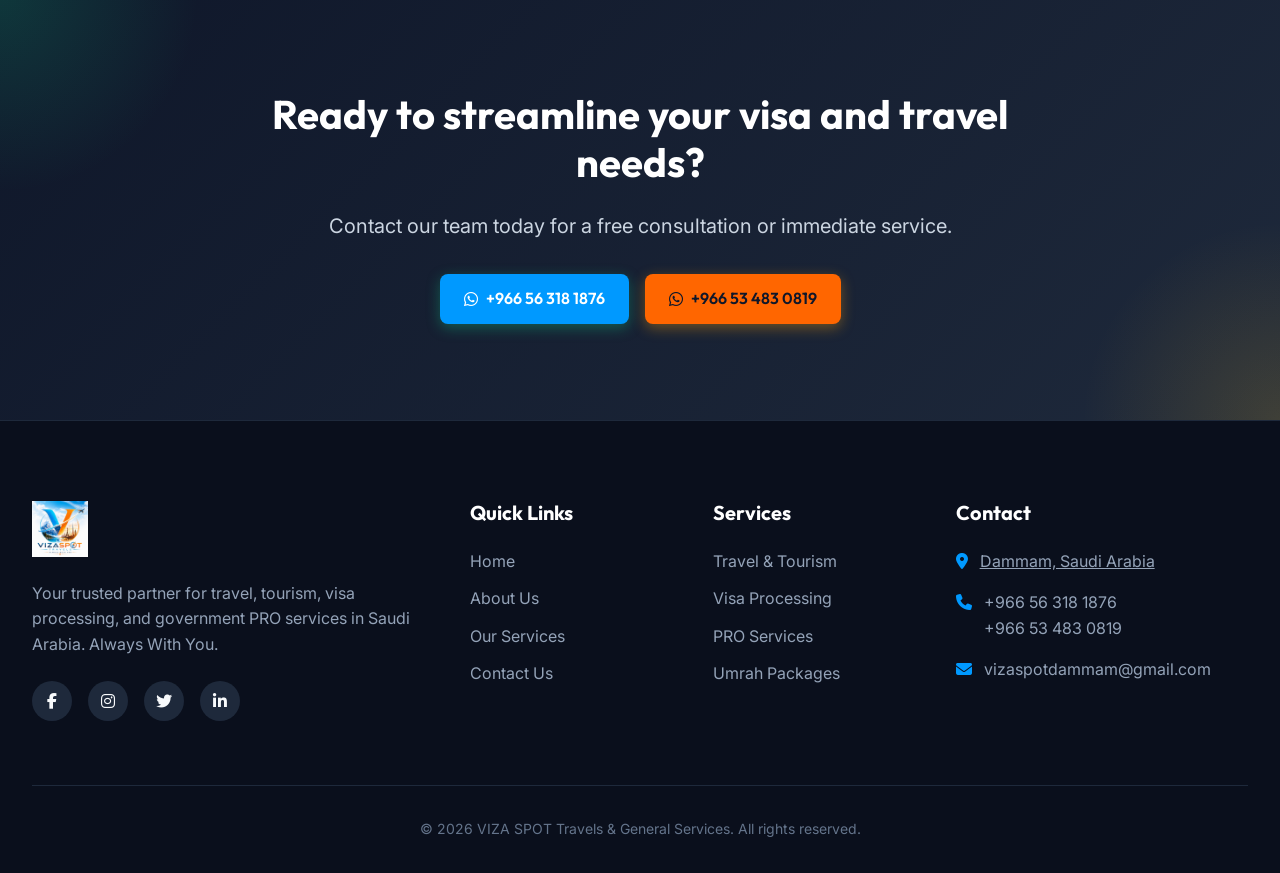
==== commit f9bce841: "Enlarge logo, add logo to hero section, and center contact form vertically" ====
--- a/index.html
+++ b/index.html
@@ -19,7 +19,7 @@
   <header class="header">
     <div class="container nav-container">
       <a href="index.html" class="logo">
-        <img src="assets/images/logo.jpg" alt="VIZA SPOT" style="height: 3rem; width: auto;">
+        <img src="assets/images/logo.jpg" alt="VIZA SPOT" class="header-logo">
       </a>
       
       <nav class="nav-links">
@@ -44,6 +44,9 @@
     
     <div class="container relative z-10">
       <div class="hero-content reveal">
+        <div style="margin-bottom: 2rem; display: flex; justify-content: flex-start;">
+          <img src="assets/images/logo.jpg" alt="VIZA SPOT" style="height: 8rem; border-radius: 1rem; box-shadow: var(--shadow-lg);">
+        </div>
         <span class="hero-subtitle">Always With You</span>
         <h1>Premium Travel & <span>PRO Services</span> in Saudi Arabia</h1>
         <p>Your trusted partner for all visa processing, government portal assistance, travel bookings, and corporate PRO solutions.</p>
--- a/style.css
+++ b/style.css
@@ -167,23 +167,34 @@
   left: 0;
   width: 100%;
   z-index: 1000;
-  background-color: rgba(var(--bg-primary-rgb), 0.8);
-  backdrop-filter: blur(10px);
-  -webkit-backdrop-filter: blur(10px);
-  border-bottom: 1px solid var(--border-color);
+  background-color: transparent;
+  color: var(--white);
+  border-bottom: 1px solid rgba(255, 255, 255, 0.1);
   transition: var(--transition);
 }
 
 .header.scrolled {
   box-shadow: var(--shadow-md);
   background-color: var(--bg-primary);
+  color: var(--text-primary);
+  border-bottom: 1px solid var(--border-color);
 }
 
 .nav-container {
   display: flex;
   align-items: center;
   justify-content: space-between;
-  height: 5rem;
+  height: 6rem; /* increased from 5rem to fit bigger logo */
+}
+
+.header-logo {
+  height: 4rem !important; /* increased from 3rem */
+  width: auto;
+  transition: var(--transition);
+}
+
+.header.scrolled .header-logo {
+  height: 3rem !important; /* shrink on scroll */
 }
 
 .logo {
@@ -692,25 +703,35 @@
 }
 
 @media (max-width: 768px) {
+  .nav-container {
+    flex-direction: column;
+    height: auto;
+    padding: 0.75rem 1rem;
+    gap: 0.5rem;
+  }
+  
+  .logo {
+    justify-content: center;
+    width: 100%;
+  }
+  
+  .logo img {
+    height: 2.5rem !important;
+  }
+
   .nav-links {
-    position: fixed;
-    top: 5rem;
-    left: -100%;
     width: 100%;
-    height: calc(100vh - 5rem);
-    background-color: var(--bg-primary);
-    flex-direction: column;
-    align-items: center;
-    padding-top: 2rem;
-    transition: var(--transition);
-  }
-  
-  .nav-links.active {
-    left: 0;
+    justify-content: center;
+    gap: 1.25rem;
+    flex-wrap: wrap;
+  }
+
+  .nav-links a {
+    font-size: 0.9rem;
   }
   
   .mobile-menu-btn {
-    display: block;
+    display: none;
   }
   
   .hero h1 { font-size: 2.5rem; }
@@ -724,6 +745,36 @@
     width: 3.5rem;
     height: 3.5rem;
     font-size: 1.75rem;
+  }
+  
+  .contact-grid {
+    grid-template-columns: 1fr;
+    gap: 2rem;
+  }
+  
+  .services-grid {
+    grid-template-columns: 1fr !important;
+  }
+  
+  .additional-services-grid {
+    grid-template-columns: 1fr;
+    gap: 2rem;
+  }
+  
+  .service-list {
+    grid-template-columns: 1fr;
+  }
+  
+  .contact-form {
+    padding: 1.25rem;
+  }
+  
+  .page-header {
+    padding: 12rem 0 4rem;
+  }
+  
+  .container {
+    padding: 0 1rem;
   }
 }
 
@@ -757,12 +808,23 @@
 
 /* Contact Page Specific */
 .contact-grid {
-  display: grid;
-  grid-template-columns: 1fr 1fr;
+  display: flex;
+  flex-direction: column;
   gap: 4rem;
+  max-width: 800px;
+  margin: 0 auto;
+}
+
+.contact-info {
+  display: flex;
+  flex-direction: column;
+  align-items: center;
+  text-align: center;
 }
 
 .contact-info-card {
+  width: 100%;
+  max-width: 600px;
   background: var(--bg-secondary);
   padding: 2rem;
   border-radius: 1rem;
@@ -836,6 +898,12 @@
 }
 
 /* Service Detail Cards for Services Page */
+.additional-services-grid {
+  display: grid;
+  grid-template-columns: repeat(auto-fit, minmax(400px, 1fr));
+  gap: 4rem;
+}
+
 .service-detail-category {
   margin-bottom: 4rem;
 }
